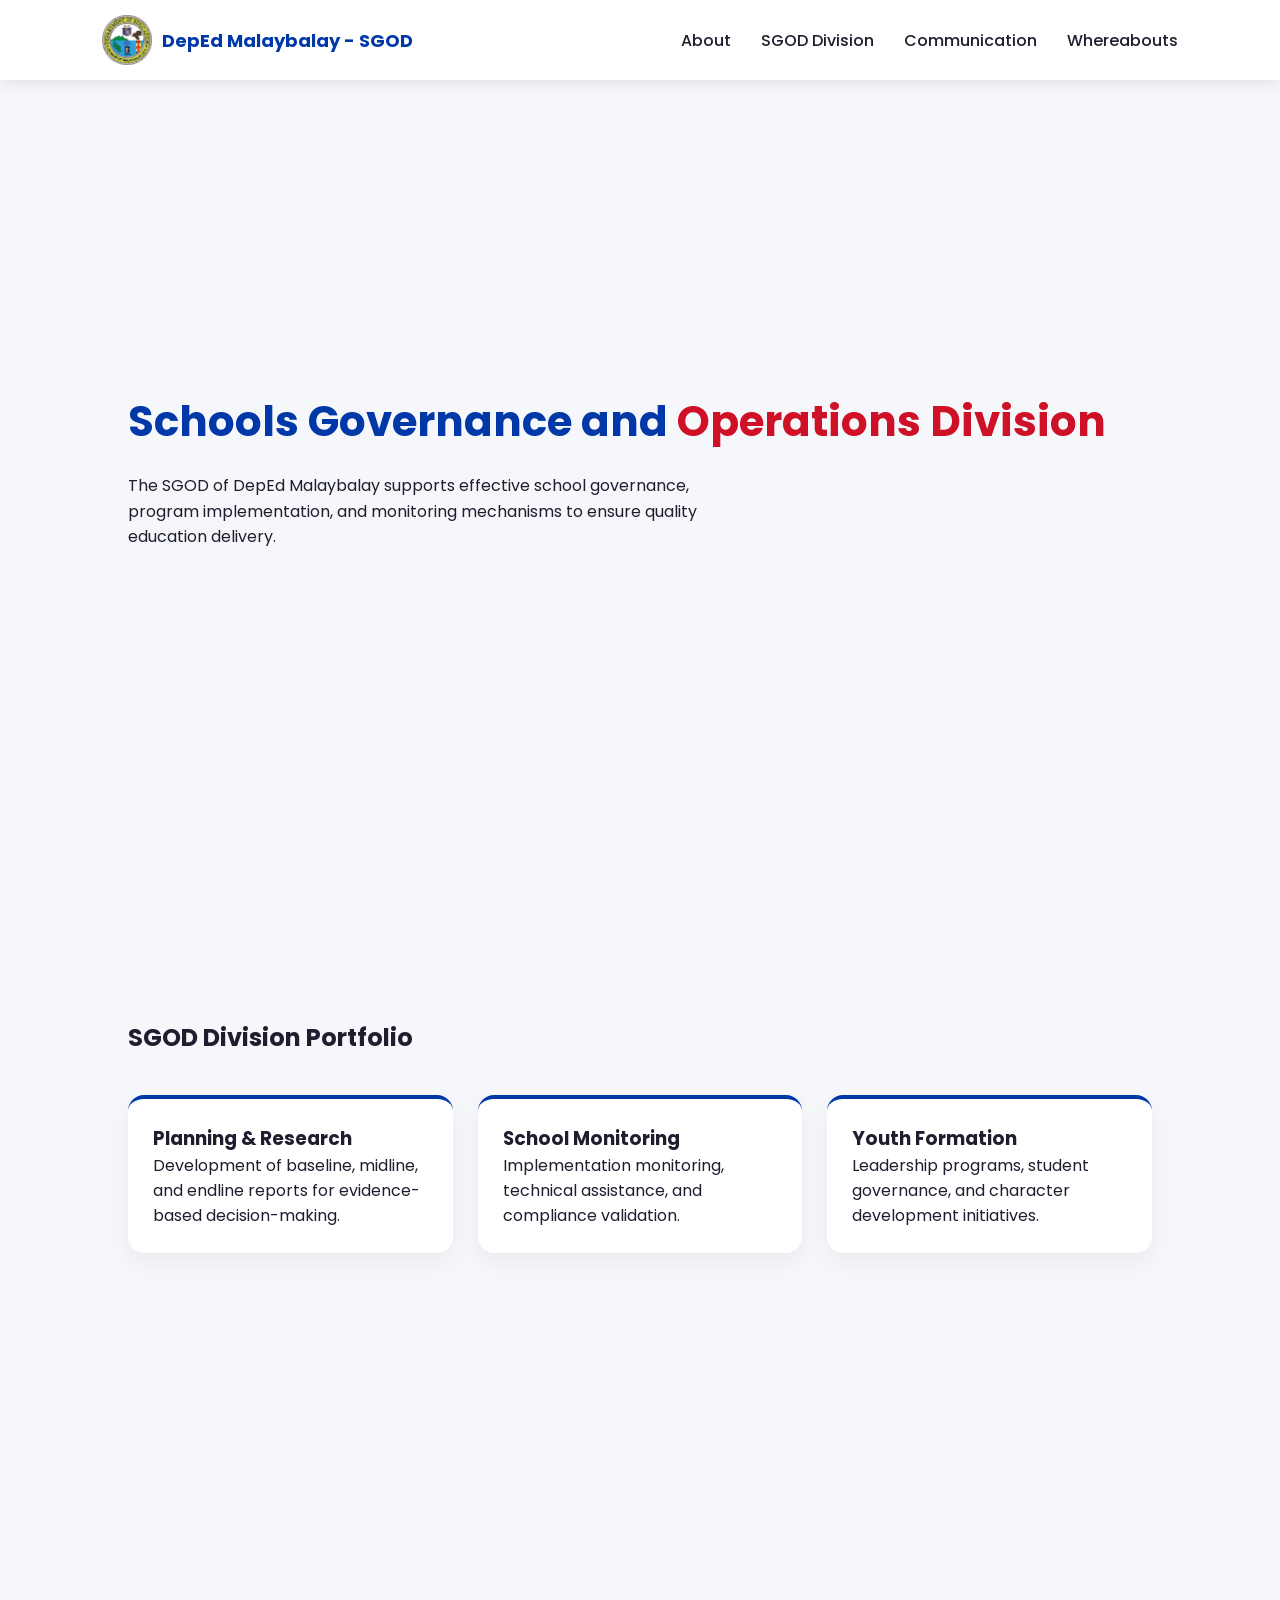
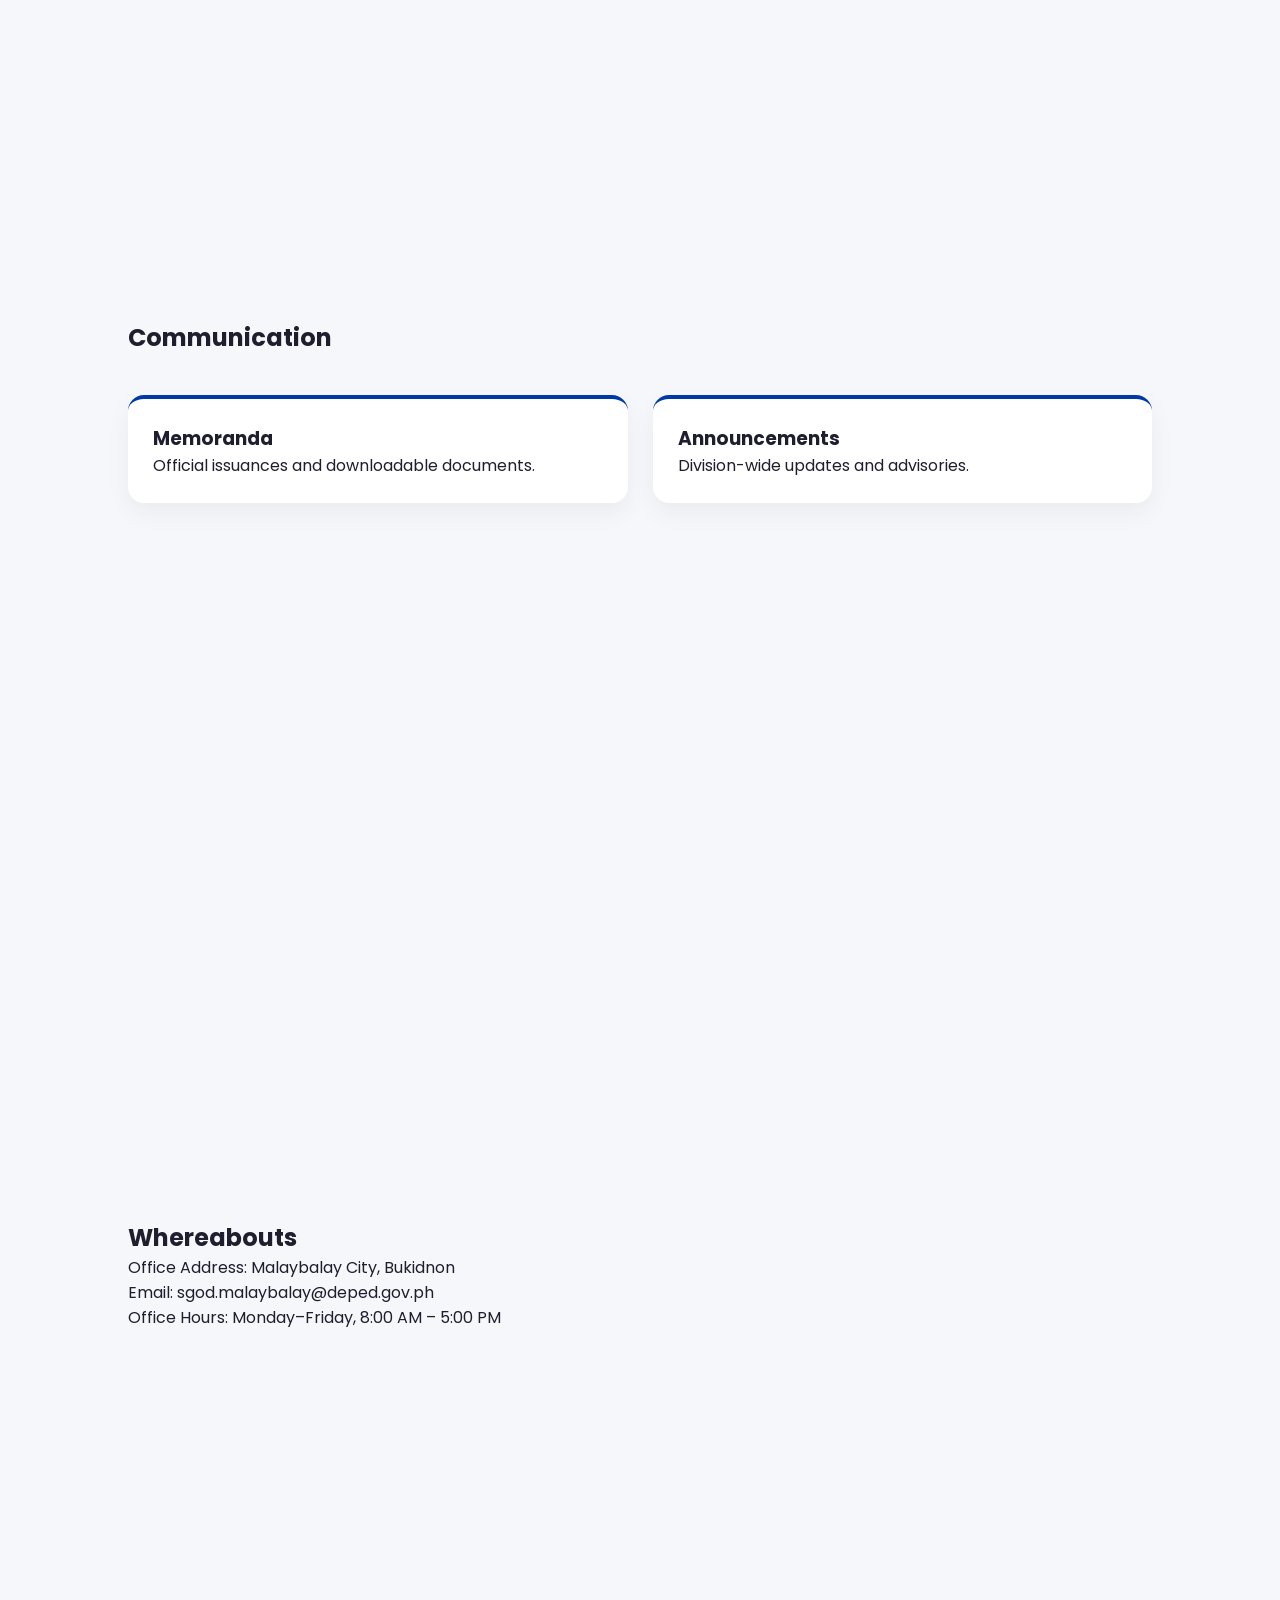
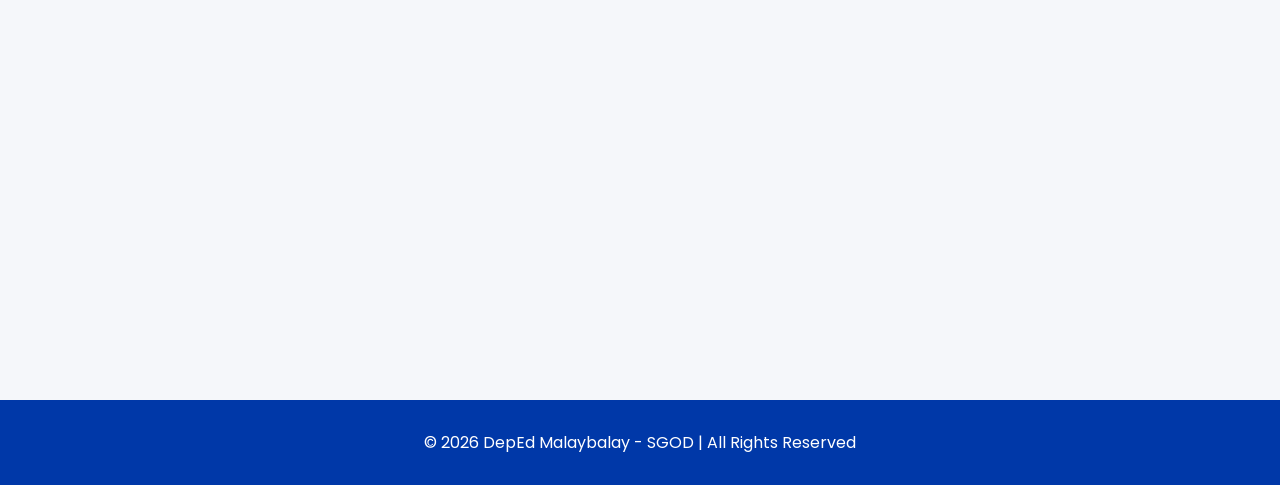
==== index.html @ dd72c332 "Add files via upload" ====
<!DOCTYPE html>
<html lang="en">
<head>
    <meta charset="UTF-8">
    <meta name="viewport" content="width=device-width, initial-scale=1.0">
    <title>DepEd Malaybalay - SGOD</title>
    <link href="https://fonts.googleapis.com/css2?family=Poppins:wght@300;400;600;700&display=swap" rel="stylesheet">
    <style>
        :root {
            --deped-blue: #0038A8;
            --deped-red: #CE1126;
            --light-gray: #f5f7fa;
            --dark: #1e1e2f;
        }

        * {
            margin: 0;
            padding: 0;
            box-sizing: border-box;
            scroll-behavior: smooth;
        }

        body {
            font-family: 'Poppins', sans-serif;
            background: var(--light-gray);
            color: var(--dark);
        }

        header {
            position: fixed;
            width: 100%;
            top: 0;
            background: white;
            box-shadow: 0 4px 12px rgba(0,0,0,0.08);
            z-index: 1000;
        }

        nav {
            display: flex;
            justify-content: space-between;
            align-items: center;
            padding: 15px 8%;
        }

        .logo-container {
            display: flex;
            align-items: center;
            gap: 10px;
        }

        .logo-container img {
            width: 50px;
            height: auto;
        }

        .logo-container span {
            font-weight: 700;
            font-size: 18px;
            color: var(--deped-blue);
        }

        nav ul {
            list-style: none;
            display: flex;
            gap: 30px;
        }

        nav ul li a {
            text-decoration: none;
            color: var(--dark);
            font-weight: 500;
            position: relative;
            transition: 0.3s ease;
        }

        nav ul li a::after {
            content: '';
            position: absolute;
            left: 0;
            bottom: -5px;
            width: 0;
            height: 2px;
            background: var(--deped-red);
            transition: 0.3s ease;
        }

        nav ul li a:hover::after {
            width: 100%;
        }

        section {
            min-height: 100vh;
            padding: 120px 10% 80px;
            opacity: 0;
            transform: translateY(40px);
            transition: 0.8s ease;
        }

        section.active {
            opacity: 1;
            transform: translateY(0);
        }

        .hero {
            display: flex;
            flex-direction: column;
            justify-content: center;
        }

        .hero h1 {
            font-size: 42px;
            color: var(--deped-blue);
        }

        .hero span {
            color: var(--deped-red);
        }

        .hero p {
            margin-top: 20px;
            max-width: 600px;
            line-height: 1.6;
        }

        .card-container {
            display: grid;
            grid-template-columns: repeat(auto-fit, minmax(250px, 1fr));
            gap: 25px;
            margin-top: 40px;
        }

        .card {
            background: white;
            padding: 25px;
            border-radius: 16px;
            box-shadow: 0 10px 25px rgba(0,0,0,0.05);
            transition: 0.4s ease;
            border-top: 4px solid var(--deped-blue);
        }

        .card:hover {
            transform: translateY(-8px);
            border-top: 4px solid var(--deped-red);
        }

        footer {
            text-align: center;
            padding: 30px;
            background: var(--deped-blue);
            color: white;
        }

        @media(max-width: 768px) {
            nav ul {
                gap: 15px;
            }
            .hero h1 {
                font-size: 30px;
            }
        }
    </style>
</head>
<body>

<header>
    <nav>
        <div class="logo-container">
            <img src="newLogoDepedMC.jpg" alt="DepEd Malaybalay logo">
            <span>DepEd Malaybalay - SGOD</span>
        </div>
        <ul>
            <li><a href="#about">About</a></li>
            <li><a href="#division">SGOD Division</a></li>
            <li><a href="#communication">Communication</a></li>
            <li><a href="#whereabouts">Whereabouts</a></li>
        </ul>
    </nav>
</header>

<section id="about" class="hero">
    <h1>Schools Governance and <span>Operations Division</span></h1>
    <p>
        The SGOD of DepEd Malaybalay supports effective school governance, program implementation, and monitoring mechanisms to ensure quality education delivery.
    </p>
</section>

<section id="division">
    <h2>SGOD Division Portfolio</h2>
    <div class="card-container">
        <div class="card">
            <h3>Planning & Research</h3>
            <p>Development of baseline, midline, and endline reports for evidence-based decision-making.</p>
        </div>
        <div class="card">
            <h3>School Monitoring</h3>
            <p>Implementation monitoring, technical assistance, and compliance validation.</p>
        </div>
        <div class="card">
            <h3>Youth Formation</h3>
            <p>Leadership programs, student governance, and character development initiatives.</p>
        </div>
    </div>
</section>

<section id="communication">
    <h2>Communication</h2>
    <div class="card-container">
        <div class="card">
            <h3>Memoranda</h3>
            <p>Official issuances and downloadable documents.</p>
        </div>
        <div class="card">
            <h3>Announcements</h3>
            <p>Division-wide updates and advisories.</p>
        </div>
    </div>
</section>

<section id="whereabouts">
    <h2>Whereabouts</h2>
    <p>Office Address: Malaybalay City, Bukidnon<br>
    Email: sgod.malaybalay@deped.gov.ph<br>
    Office Hours: Monday–Friday, 8:00 AM – 5:00 PM</p>
</section>

<footer>
    © 2026 DepEd Malaybalay - SGOD | All Rights Reserved
</footer>

<script>
    const sections = document.querySelectorAll("section");

    const revealSection = () => {
        const triggerBottom = window.innerHeight * 0.85;
        sections.forEach(section => {
            const sectionTop = section.getBoundingClientRect().top;
            if(sectionTop < triggerBottom) {
                section.classList.add("active");
            }
        });
    };

    window.addEventListener("scroll", revealSection);
    window.addEventListener("load", revealSection);
</script>

</body>
</html>
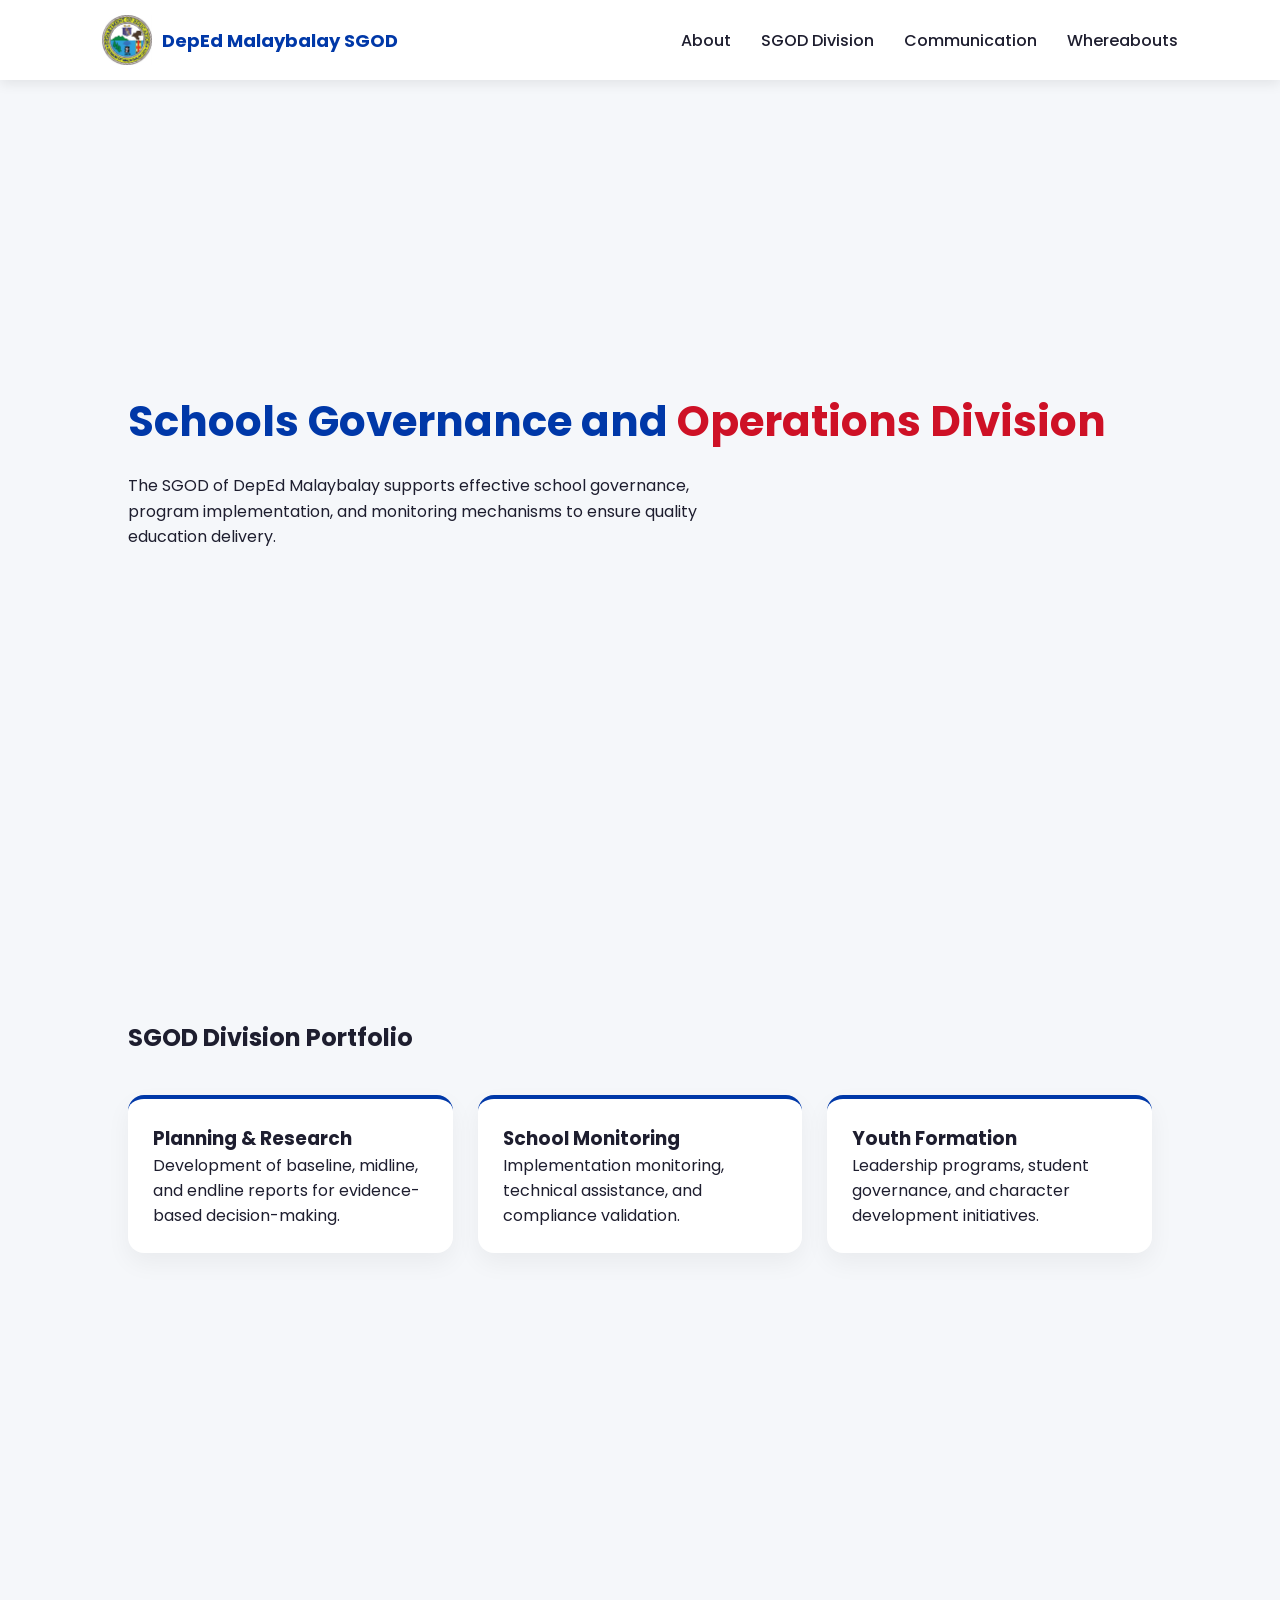
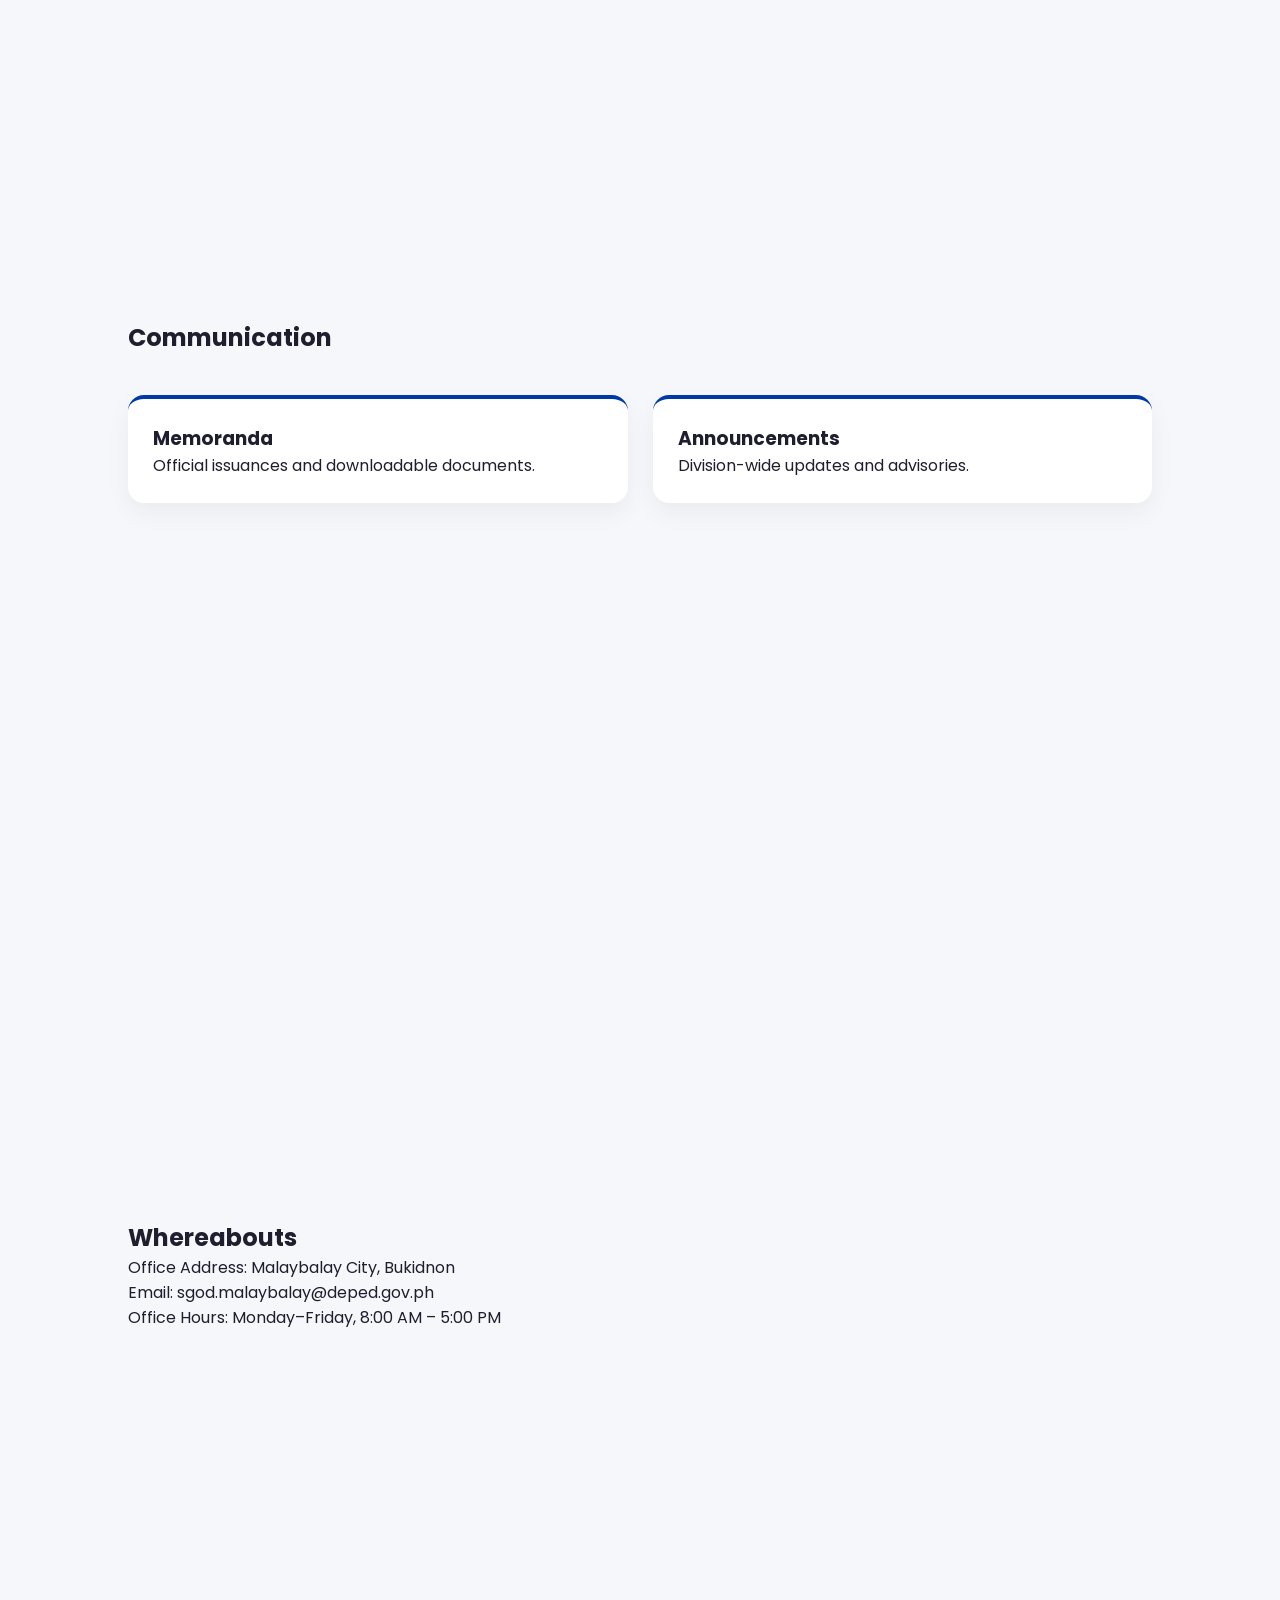
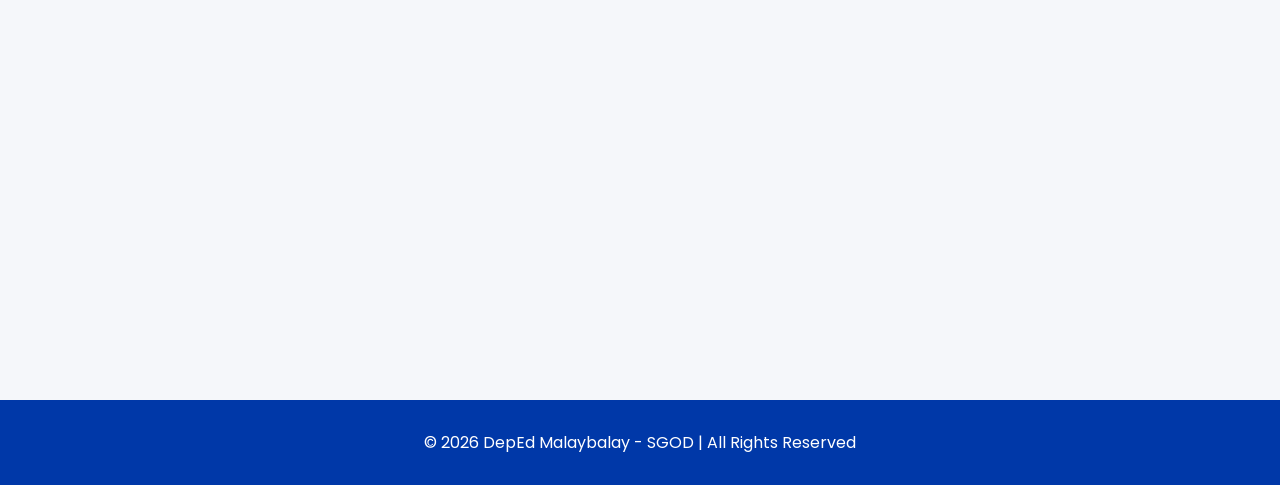
==== commit fb5c298e: "Update index.html" ====
--- a/index.html
+++ b/index.html
@@ -166,7 +166,7 @@
     <nav>
         <div class="logo-container">
             <img src="newLogoDepedMC.jpg" alt="DepEd Malaybalay logo">
-            <span>DepEd Malaybalay - SGOD</span>
+            <span>DepEd Malaybalay SGOD</span>
         </div>
         <ul>
             <li><a href="#about">About</a></li>
@@ -246,3 +246,4 @@
 
 </body>
 </html>
+
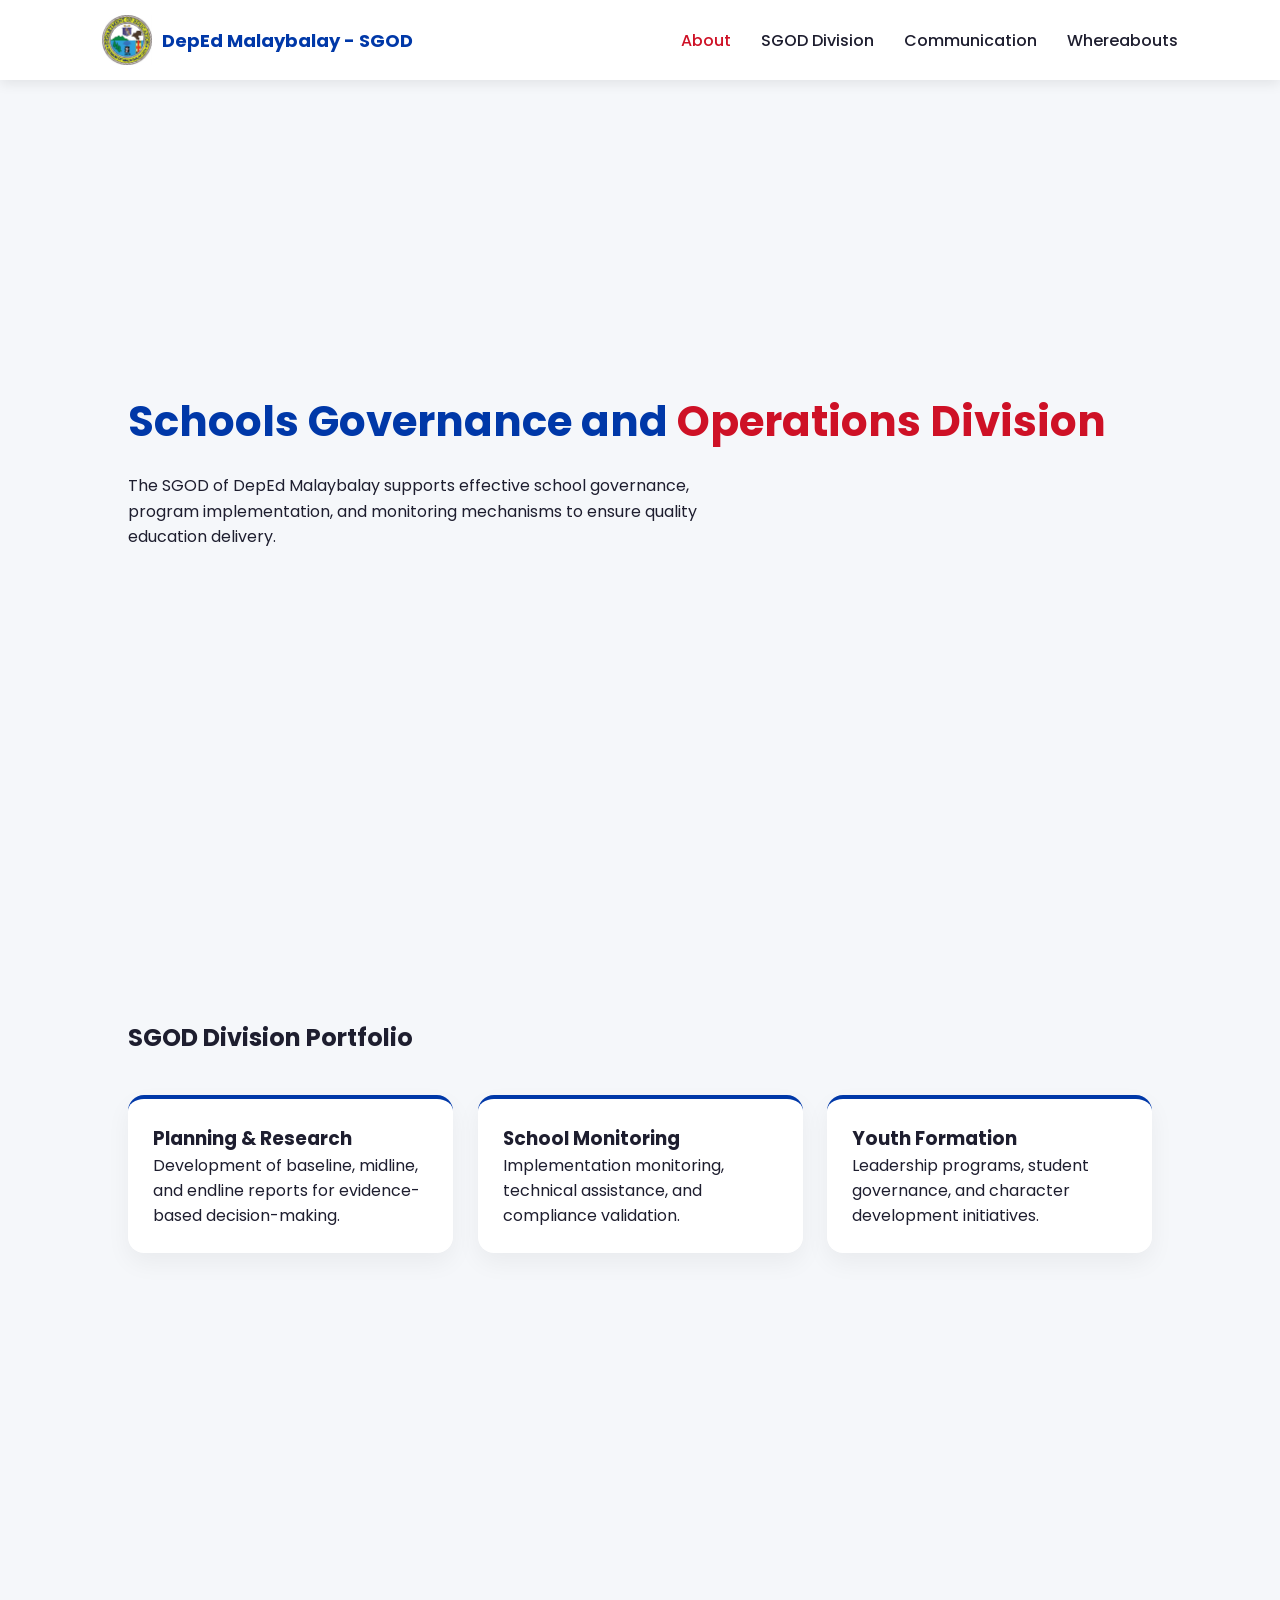
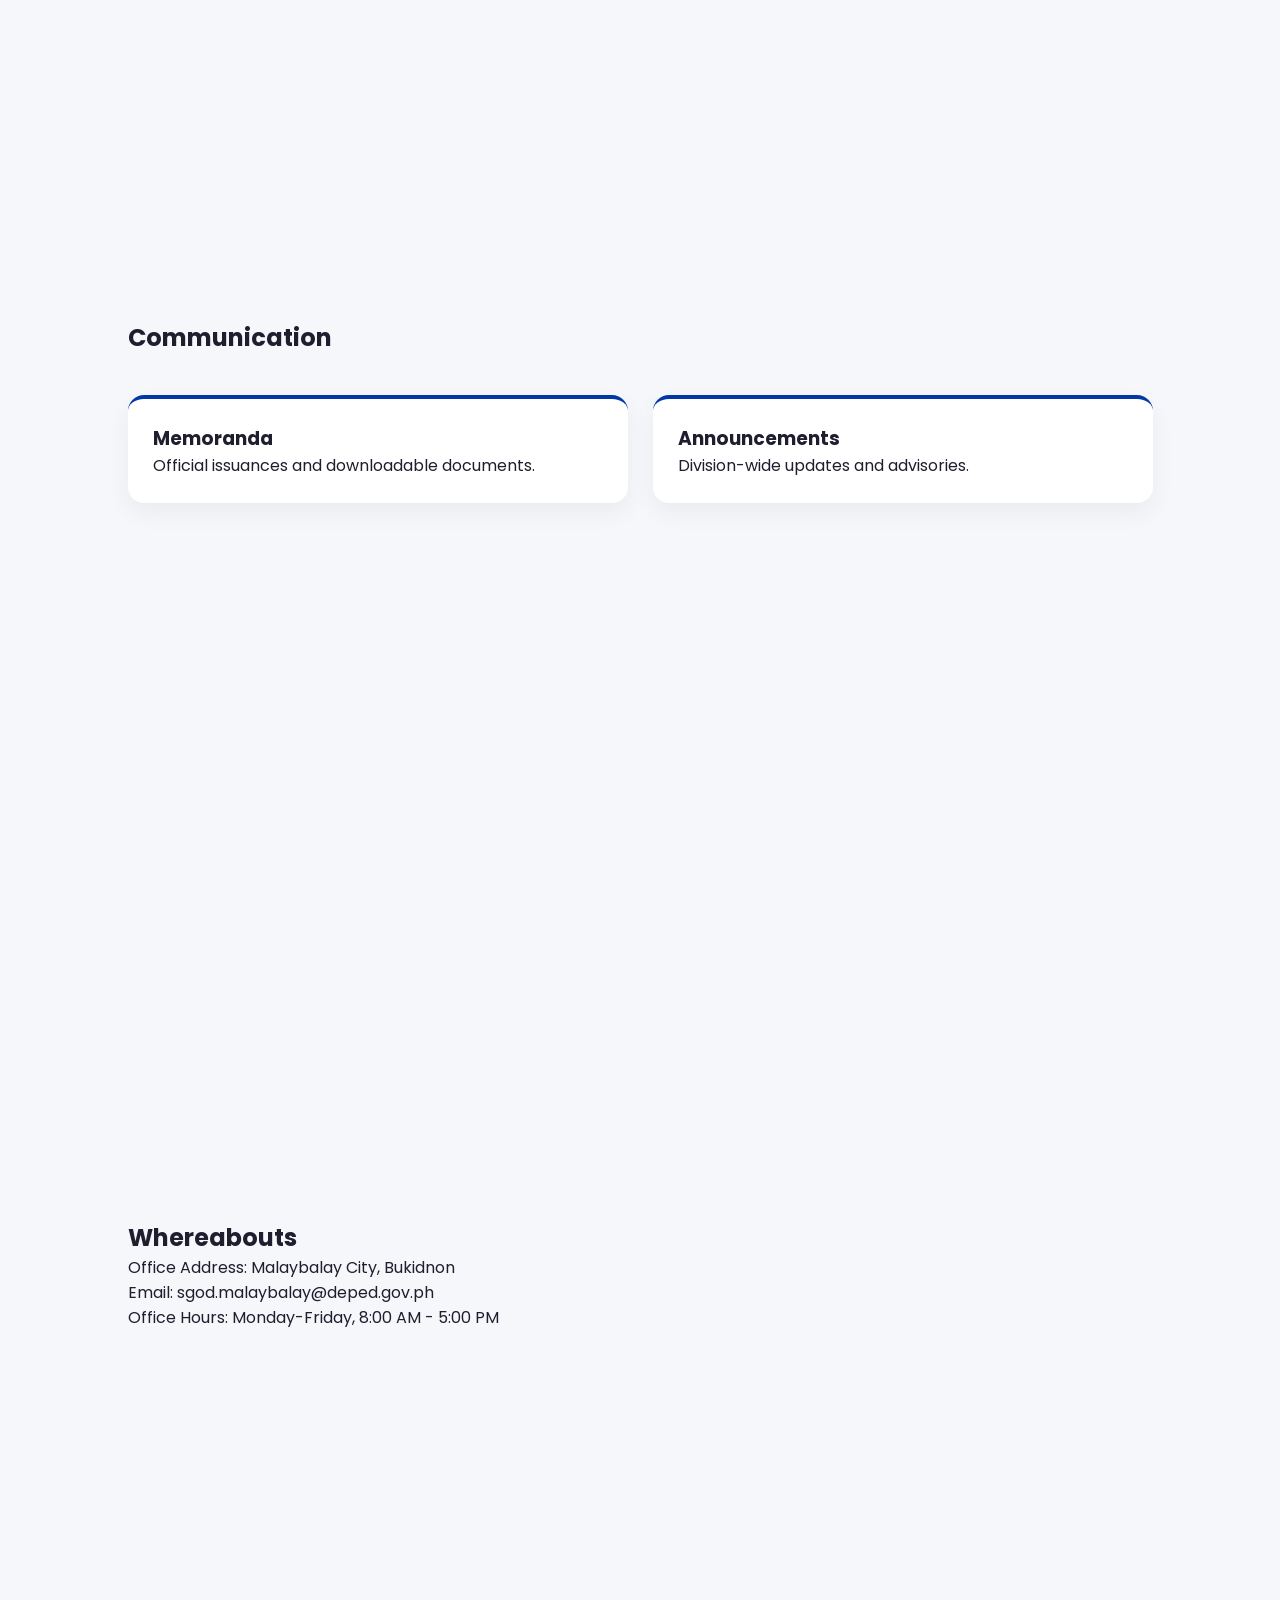
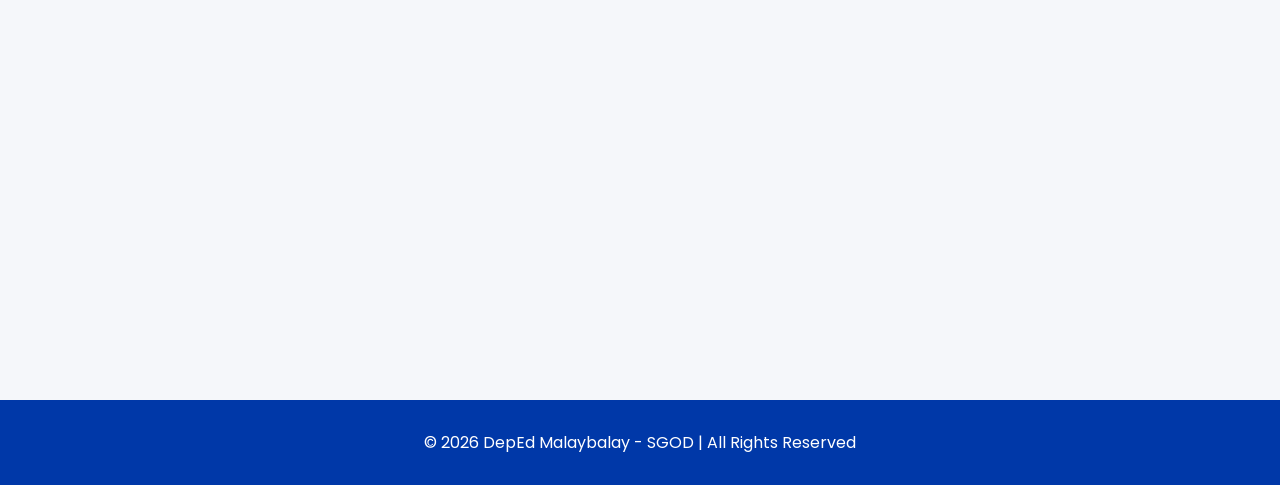
==== commit 5e2d4cb3: "test" ====
--- a/index.html
+++ b/index.html
@@ -1,249 +1,410 @@
-<!DOCTYPE html>
-<html lang="en">
-<head>
-    <meta charset="UTF-8">
-    <meta name="viewport" content="width=device-width, initial-scale=1.0">
-    <title>DepEd Malaybalay - SGOD</title>
-    <link href="https://fonts.googleapis.com/css2?family=Poppins:wght@300;400;600;700&display=swap" rel="stylesheet">
-    <style>
-        :root {
-            --deped-blue: #0038A8;
-            --deped-red: #CE1126;
-            --light-gray: #f5f7fa;
-            --dark: #1e1e2f;
-        }
-
-        * {
-            margin: 0;
-            padding: 0;
-            box-sizing: border-box;
-            scroll-behavior: smooth;
-        }
-
-        body {
-            font-family: 'Poppins', sans-serif;
-            background: var(--light-gray);
-            color: var(--dark);
-        }
-
-        header {
-            position: fixed;
-            width: 100%;
-            top: 0;
-            background: white;
-            box-shadow: 0 4px 12px rgba(0,0,0,0.08);
-            z-index: 1000;
-        }
-
-        nav {
-            display: flex;
-            justify-content: space-between;
-            align-items: center;
-            padding: 15px 8%;
-        }
-
-        .logo-container {
-            display: flex;
-            align-items: center;
-            gap: 10px;
-        }
-
-        .logo-container img {
-            width: 50px;
-            height: auto;
-        }
-
-        .logo-container span {
-            font-weight: 700;
-            font-size: 18px;
-            color: var(--deped-blue);
-        }
-
-        nav ul {
-            list-style: none;
-            display: flex;
-            gap: 30px;
-        }
-
-        nav ul li a {
-            text-decoration: none;
-            color: var(--dark);
-            font-weight: 500;
-            position: relative;
-            transition: 0.3s ease;
-        }
-
-        nav ul li a::after {
-            content: '';
-            position: absolute;
-            left: 0;
-            bottom: -5px;
-            width: 0;
-            height: 2px;
-            background: var(--deped-red);
-            transition: 0.3s ease;
-        }
-
-        nav ul li a:hover::after {
-            width: 100%;
-        }
-
-        section {
-            min-height: 100vh;
-            padding: 120px 10% 80px;
-            opacity: 0;
-            transform: translateY(40px);
-            transition: 0.8s ease;
-        }
-
-        section.active {
-            opacity: 1;
-            transform: translateY(0);
-        }
-
-        .hero {
-            display: flex;
-            flex-direction: column;
-            justify-content: center;
-        }
-
-        .hero h1 {
-            font-size: 42px;
-            color: var(--deped-blue);
-        }
-
-        .hero span {
-            color: var(--deped-red);
-        }
-
-        .hero p {
-            margin-top: 20px;
-            max-width: 600px;
-            line-height: 1.6;
-        }
-
-        .card-container {
-            display: grid;
-            grid-template-columns: repeat(auto-fit, minmax(250px, 1fr));
-            gap: 25px;
-            margin-top: 40px;
-        }
-
-        .card {
-            background: white;
-            padding: 25px;
-            border-radius: 16px;
-            box-shadow: 0 10px 25px rgba(0,0,0,0.05);
-            transition: 0.4s ease;
-            border-top: 4px solid var(--deped-blue);
-        }
-
-        .card:hover {
-            transform: translateY(-8px);
-            border-top: 4px solid var(--deped-red);
-        }
-
-        footer {
-            text-align: center;
-            padding: 30px;
-            background: var(--deped-blue);
-            color: white;
-        }
-
-        @media(max-width: 768px) {
-            nav ul {
-                gap: 15px;
-            }
-            .hero h1 {
-                font-size: 30px;
-            }
-        }
-    </style>
-</head>
-<body>
-
-<header>
-    <nav>
-        <div class="logo-container">
-            <img src="newLogoDepedMC.jpg" alt="DepEd Malaybalay logo">
-            <span>DepEd Malaybalay SGOD</span>
-        </div>
-        <ul>
-            <li><a href="#about">About</a></li>
-            <li><a href="#division">SGOD Division</a></li>
-            <li><a href="#communication">Communication</a></li>
-            <li><a href="#whereabouts">Whereabouts</a></li>
-        </ul>
-    </nav>
-</header>
-
-<section id="about" class="hero">
-    <h1>Schools Governance and <span>Operations Division</span></h1>
-    <p>
-        The SGOD of DepEd Malaybalay supports effective school governance, program implementation, and monitoring mechanisms to ensure quality education delivery.
-    </p>
-</section>
-
-<section id="division">
-    <h2>SGOD Division Portfolio</h2>
-    <div class="card-container">
-        <div class="card">
-            <h3>Planning & Research</h3>
-            <p>Development of baseline, midline, and endline reports for evidence-based decision-making.</p>
-        </div>
-        <div class="card">
-            <h3>School Monitoring</h3>
-            <p>Implementation monitoring, technical assistance, and compliance validation.</p>
-        </div>
-        <div class="card">
-            <h3>Youth Formation</h3>
-            <p>Leadership programs, student governance, and character development initiatives.</p>
-        </div>
-    </div>
-</section>
-
-<section id="communication">
-    <h2>Communication</h2>
-    <div class="card-container">
-        <div class="card">
-            <h3>Memoranda</h3>
-            <p>Official issuances and downloadable documents.</p>
-        </div>
-        <div class="card">
-            <h3>Announcements</h3>
-            <p>Division-wide updates and advisories.</p>
-        </div>
-    </div>
-</section>
-
-<section id="whereabouts">
-    <h2>Whereabouts</h2>
-    <p>Office Address: Malaybalay City, Bukidnon<br>
-    Email: sgod.malaybalay@deped.gov.ph<br>
-    Office Hours: Monday–Friday, 8:00 AM – 5:00 PM</p>
-</section>
-
-<footer>
-    © 2026 DepEd Malaybalay - SGOD | All Rights Reserved
-</footer>
-
-<script>
-    const sections = document.querySelectorAll("section");
-
-    const revealSection = () => {
-        const triggerBottom = window.innerHeight * 0.85;
-        sections.forEach(section => {
-            const sectionTop = section.getBoundingClientRect().top;
-            if(sectionTop < triggerBottom) {
-                section.classList.add("active");
-            }
-        });
-    };
-
-    window.addEventListener("scroll", revealSection);
-    window.addEventListener("load", revealSection);
-</script>
-
-</body>
-</html>
-
+<!DOCTYPE html>
+<html lang="en">
+<head>
+    <meta charset="UTF-8">
+    <meta name="viewport" content="width=device-width, initial-scale=1.0">
+    <title>DepEd Malaybalay - SGOD</title>
+    <link href="https://fonts.googleapis.com/css2?family=Poppins:wght@300;400;600;700&display=swap" rel="stylesheet">
+    <style>
+        :root {
+            --deped-blue: #0038A8;
+            --deped-red: #CE1126;
+            --light-gray: #f5f7fa;
+            --dark: #1e1e2f;
+        }
+
+        * {
+            margin: 0;
+            padding: 0;
+            box-sizing: border-box;
+            scroll-behavior: smooth;
+        }
+
+        body {
+            font-family: 'Poppins', sans-serif;
+            background: var(--light-gray);
+            color: var(--dark);
+        }
+
+        header {
+            position: fixed;
+            width: 100%;
+            top: 0;
+            background: white;
+            box-shadow: 0 4px 12px rgba(0,0,0,0.08);
+            z-index: 1000;
+        }
+
+        nav {
+            display: flex;
+            justify-content: space-between;
+            align-items: center;
+            padding: 15px 8%;
+        }
+
+        .logo-container {
+            display: flex;
+            align-items: center;
+            gap: 10px;
+        }
+
+        .logo-container img {
+            width: 50px;
+            height: auto;
+        }
+
+        .logo-container span {
+            font-weight: 700;
+            font-size: 18px;
+            color: var(--deped-blue);
+        }
+
+        .menu-toggle {
+            display: none;
+            border: 0;
+            background: var(--deped-blue);
+            color: white;
+            padding: 8px 12px;
+            border-radius: 8px;
+            font-weight: 600;
+            cursor: pointer;
+        }
+
+        nav ul {
+            list-style: none;
+            display: flex;
+            gap: 30px;
+        }
+
+        nav ul li a {
+            text-decoration: none;
+            color: var(--dark);
+            font-weight: 500;
+            position: relative;
+            transition: 0.3s ease;
+        }
+
+        nav ul li a::after {
+            content: '';
+            position: absolute;
+            left: 0;
+            bottom: -5px;
+            width: 0;
+            height: 2px;
+            background: var(--deped-red);
+            transition: 0.3s ease;
+        }
+
+        nav ul li a:hover::after {
+            width: 100%;
+        }
+
+        section {
+            min-height: 100vh;
+            padding: 120px 10% 80px;
+            opacity: 0;
+            transform: translateY(40px);
+            transition: 0.8s ease;
+        }
+
+        section.active {
+            opacity: 1;
+            transform: translateY(0);
+        }
+
+        .hero {
+            display: flex;
+            flex-direction: column;
+            justify-content: center;
+        }
+
+        .hero h1 {
+            font-size: 42px;
+            color: var(--deped-blue);
+        }
+
+        .hero span {
+            color: var(--deped-red);
+        }
+
+        .hero p {
+            margin-top: 20px;
+            max-width: 600px;
+            line-height: 1.6;
+        }
+
+        .card-container {
+            display: grid;
+            grid-template-columns: repeat(auto-fit, minmax(250px, 1fr));
+            gap: 25px;
+            margin-top: 40px;
+        }
+
+        .card {
+            background: white;
+            padding: 25px;
+            border-radius: 16px;
+            box-shadow: 0 10px 25px rgba(0,0,0,0.05);
+            transition: 0.4s ease;
+            border-top: 4px solid var(--deped-blue);
+        }
+
+        .card:hover {
+            transform: translateY(-8px);
+            border-top: 4px solid var(--deped-red);
+        }
+
+        .card.in-view {
+            animation: cardPop 0.5s ease both;
+        }
+
+        .top-btn {
+            position: fixed;
+            right: 18px;
+            bottom: 18px;
+            border: 0;
+            width: 44px;
+            height: 44px;
+            border-radius: 50%;
+            background: var(--deped-red);
+            color: white;
+            font-size: 18px;
+            cursor: pointer;
+            box-shadow: 0 8px 18px rgba(0,0,0,0.2);
+            opacity: 0;
+            visibility: hidden;
+            transform: translateY(8px);
+            transition: 0.3s ease;
+        }
+
+        .top-btn.show {
+            opacity: 1;
+            visibility: visible;
+            transform: translateY(0);
+        }
+
+        footer {
+            text-align: center;
+            padding: 30px;
+            background: var(--deped-blue);
+            color: white;
+        }
+
+        @keyframes cardPop {
+            from {
+                opacity: 0.6;
+                transform: translateY(12px) scale(0.98);
+            }
+            to {
+                opacity: 1;
+                transform: translateY(0) scale(1);
+            }
+        }
+
+        @media(max-width: 1024px) {
+            nav {
+                padding: 12px 5%;
+            }
+
+            section {
+                padding: 110px 7% 70px;
+            }
+
+            .hero h1 {
+                font-size: 36px;
+            }
+
+            .card-container {
+                gap: 18px;
+            }
+        }
+
+        @media(max-width: 768px) {
+            .menu-toggle {
+                display: inline-flex;
+                align-items: center;
+                justify-content: center;
+            }
+
+            nav {
+                position: relative;
+            }
+
+            nav ul {
+                position: absolute;
+                right: 5%;
+                top: calc(100% + 8px);
+                flex-direction: column;
+                gap: 10px;
+                background: white;
+                padding: 14px;
+                border-radius: 12px;
+                box-shadow: 0 10px 24px rgba(0,0,0,0.12);
+                min-width: 220px;
+                opacity: 0;
+                pointer-events: none;
+                transform: translateY(-8px);
+                transition: 0.25s ease;
+            }
+
+            nav ul.open {
+                opacity: 1;
+                pointer-events: auto;
+                transform: translateY(0);
+            }
+
+            .hero h1 {
+                font-size: 30px;
+            }
+
+            .logo-container span {
+                font-size: 15px;
+            }
+
+            section {
+                min-height: auto;
+                padding: 100px 6% 60px;
+            }
+
+            .card {
+                padding: 20px;
+            }
+        }
+
+        @media(max-width: 480px) {
+            .logo-container img {
+                width: 40px;
+            }
+
+            .logo-container span {
+                font-size: 14px;
+            }
+
+            .hero h1 {
+                font-size: 26px;
+            }
+
+            .hero p {
+                font-size: 14px;
+            }
+        }
+    </style>
+</head>
+<body>
+
+<header>
+    <nav>
+        <div class="logo-container">
+            <img src="newLogoDepedMC.jpg" alt="DepEd Malaybalay logo">
+            <span>DepEd Malaybalay - SGOD</span>
+        </div>
+        <button class="menu-toggle" aria-label="Toggle navigation menu" aria-expanded="false">Menu</button>
+        <ul id="main-nav">
+            <li><a href="#about">About</a></li>
+            <li><a href="#division">SGOD Division</a></li>
+            <li><a href="#communication">Communication</a></li>
+            <li><a href="#whereabouts">Whereabouts</a></li>
+        </ul>
+    </nav>
+</header>
+
+<section id="about" class="hero">
+    <h1>Schools Governance and <span>Operations Division</span></h1>
+    <p>
+        The SGOD of DepEd Malaybalay supports effective school governance, program implementation, and monitoring mechanisms to ensure quality education delivery.
+    </p>
+</section>
+
+<section id="division">
+    <h2>SGOD Division Portfolio</h2>
+    <div class="card-container">
+        <div class="card">
+            <h3>Planning & Research</h3>
+            <p>Development of baseline, midline, and endline reports for evidence-based decision-making.</p>
+        </div>
+        <div class="card">
+            <h3>School Monitoring</h3>
+            <p>Implementation monitoring, technical assistance, and compliance validation.</p>
+        </div>
+        <div class="card">
+            <h3>Youth Formation</h3>
+            <p>Leadership programs, student governance, and character development initiatives.</p>
+        </div>
+    </div>
+</section>
+
+<section id="communication">
+    <h2>Communication</h2>
+    <div class="card-container">
+        <div class="card">
+            <h3>Memoranda</h3>
+            <p>Official issuances and downloadable documents.</p>
+        </div>
+        <div class="card">
+            <h3>Announcements</h3>
+            <p>Division-wide updates and advisories.</p>
+        </div>
+    </div>
+</section>
+
+<section id="whereabouts">
+    <h2>Whereabouts</h2>
+    <p>Office Address: Malaybalay City, Bukidnon<br>
+    Email: sgod.malaybalay@deped.gov.ph<br>
+    Office Hours: Monday-Friday, 8:00 AM - 5:00 PM</p>
+</section>
+
+<footer>
+    &copy; 2026 DepEd Malaybalay - SGOD | All Rights Reserved
+</footer>
+
+<button class="top-btn" id="topBtn" aria-label="Scroll to top">?</button>
+
+<script>
+    const sections = document.querySelectorAll("section");
+    const cards = document.querySelectorAll(".card");
+    const navLinks = document.querySelectorAll("#main-nav a");
+    const menuToggle = document.querySelector(".menu-toggle");
+    const mainNav = document.getElementById("main-nav");
+    const topBtn = document.getElementById("topBtn");
+
+    const sectionObserver = new IntersectionObserver((entries) => {
+        entries.forEach((entry) => {
+            if (!entry.isIntersecting) return;
+            entry.target.classList.add("active");
+            const id = entry.target.getAttribute("id");
+            navLinks.forEach((link) => {
+                link.style.color = link.getAttribute("href") === `#${id}` ? "var(--deped-red)" : "var(--dark)";
+            });
+        });
+    }, { threshold: 0.3 });
+
+    sections.forEach((section) => sectionObserver.observe(section));
+
+    const cardObserver = new IntersectionObserver((entries) => {
+        entries.forEach((entry) => {
+            if (entry.isIntersecting) entry.target.classList.add("in-view");
+        });
+    }, { threshold: 0.2 });
+
+    cards.forEach((card) => cardObserver.observe(card));
+
+    menuToggle.addEventListener("click", () => {
+        const isOpen = mainNav.classList.toggle("open");
+        menuToggle.setAttribute("aria-expanded", String(isOpen));
+    });
+
+    navLinks.forEach((link) => link.addEventListener("click", () => {
+        mainNav.classList.remove("open");
+        menuToggle.setAttribute("aria-expanded", "false");
+    }));
+
+    window.addEventListener("scroll", () => {
+        topBtn.classList.toggle("show", window.scrollY > 320);
+    }, { passive: true });
+
+    topBtn.addEventListener("click", () => window.scrollTo({ top: 0, behavior: "smooth" }));
+</script>
+
+</body>
+</html>
